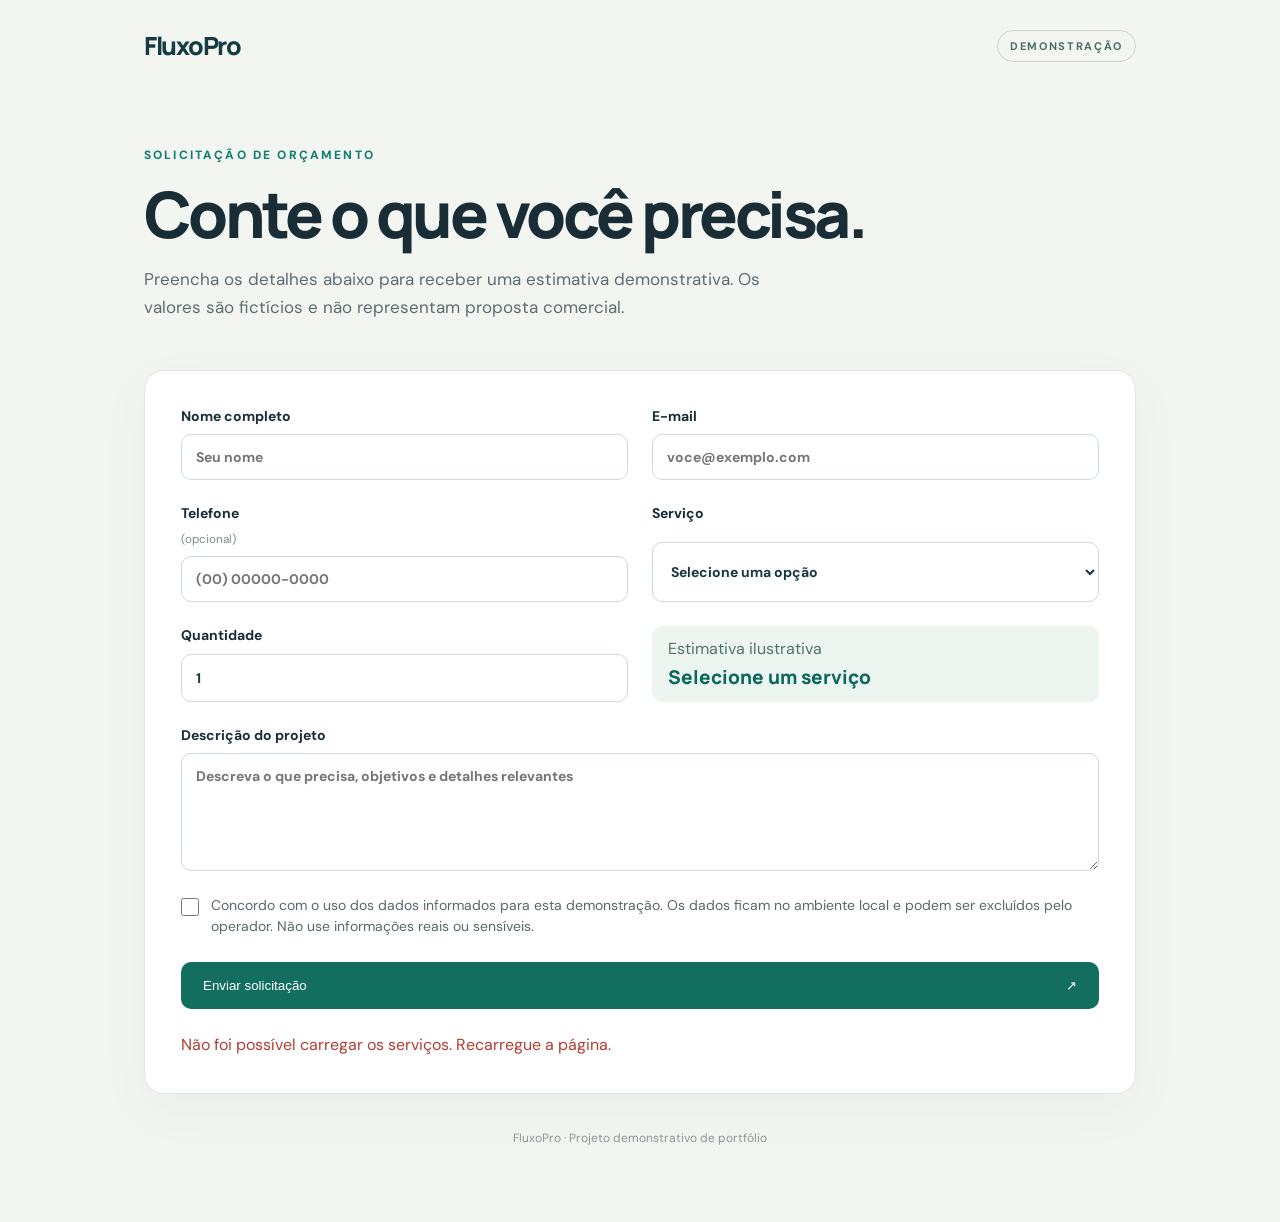
==== src/FluxoPro.Api/wwwroot/index.html @ f4100fb5 "Implementa MVP FluxoPro com API, formulário e automação n8n" ====
<!doctype html>
<html lang="pt-BR">
<head>
  <meta charset="utf-8"><meta name="viewport" content="width=device-width,initial-scale=1">
  <title>FluxoPro | Solicitar orçamento</title>
  <link rel="stylesheet" href="style.css">
</head>
<body>
  <main class="shell">
    <div class="intro"><span class="brand">FluxoPro</span><span class="tag">DEMONSTRAÇÃO</span></div>
    <section class="hero"><p class="eyebrow">SOLICITAÇÃO DE ORÇAMENTO</p><h1>Conte o que você precisa.</h1><p>Preencha os detalhes abaixo para receber uma estimativa demonstrativa. Os valores são fictícios e não representam proposta comercial.</p></section>
    <form id="form" class="card">
      <div class="grid"><label>Nome completo<input name="nome" required minlength="2" maxlength="100" autocomplete="name" placeholder="Seu nome"></label><label>E-mail<input name="email" type="email" required maxlength="254" autocomplete="email" placeholder="voce@exemplo.com"></label></div>
      <div class="grid"><label>Telefone <small>(opcional)</small><input name="telefone" type="tel" maxlength="30" autocomplete="tel" placeholder="(00) 00000-0000"></label><label>Serviço<select name="servico" required><option value="">Selecione uma opção</option></select></label></div>
      <div class="grid"><label>Quantidade<input name="quantidade" type="number" min="1" max="20" value="1" required></label><div class="estimate"><span>Estimativa ilustrativa</span><strong id="estimate">Selecione um serviço</strong></div></div>
      <label>Descrição do projeto<textarea name="descricao" required minlength="10" maxlength="2000" rows="5" placeholder="Descreva o que precisa, objetivos e detalhes relevantes"></textarea></label>
      <label class="check"><input name="consentimento" type="checkbox" required><span>Concordo com o uso dos dados informados para esta demonstração. Os dados ficam no ambiente local e podem ser excluídos pelo operador. Não use informações reais ou sensíveis.</span></label>
      <button type="submit">Enviar solicitação <span aria-hidden="true">↗</span></button>
      <div id="message" role="status" aria-live="polite"></div>
    </form>
    <footer>FluxoPro · Projeto demonstrativo de portfólio</footer>
  </main>
  <script src="app.js"></script>
</body>
</html>
---- src/FluxoPro.Api/wwwroot/style.css ----
@import url('https://fonts.googleapis.com/css2?family=DM+Sans:wght@400;500;600;700&family=Manrope:wght@500;700;800&display=swap');
:root{font-family:'DM Sans',Arial,sans-serif;color:#182d36;background:#f3f5f1}*{box-sizing:border-box}body{margin:0}.shell{max-width:1040px;margin:auto;padding:28px 24px 40px}.intro{display:flex;align-items:center;justify-content:space-between}.brand{font:800 25px Manrope,Arial;color:#133c43;letter-spacing:-1.5px}.tag{font-size:11px;font-weight:700;letter-spacing:.15em;border:1px solid #c8d6d1;border-radius:100px;padding:8px 12px;color:#467067}.hero{max-width:760px;padding:72px 0 32px}.eyebrow{color:#11806f;font-size:12px;font-weight:800;letter-spacing:.18em}.hero h1{font:800 clamp(36px,6vw,64px)/1.1 Manrope,Arial;letter-spacing:-.055em;margin:16px 0}.hero p:last-child{color:#5c6d72;font-size:17px;line-height:1.6;max-width:650px}.card{background:white;border:1px solid #dfe7e2;border-radius:20px;padding:36px;box-shadow:0 16px 50px #254b3c0c;display:grid;gap:24px}.grid{display:grid;grid-template-columns:1fr 1fr;gap:24px}label{display:grid;gap:9px;font-weight:700;font-size:14px}small{font-weight:400;color:#7b8b8b}input,select,textarea{font:inherit;width:100%;border:1px solid #cddbd5;border-radius:10px;padding:13px 14px;color:#183740;background:#fff;outline:none}input:focus,select:focus,textarea:focus{border-color:#0d8c79;box-shadow:0 0 0 3px #0d8c7922}textarea{resize:vertical}.estimate{background:#edf5f0;border-radius:10px;padding:12px 16px;display:grid;align-content:center;gap:5px;color:#50736a}.estimate strong{color:#0d695b;font:800 19px Manrope,Arial}.check{display:flex;align-items:flex-start;gap:12px;color:#566a6b;font-weight:400;line-height:1.55}.check input{width:18px;height:18px;flex:none;margin:3px 0}button{border:0;border-radius:10px;background:#126f60;color:white;padding:16px 22px;font:700 15px inherit;cursor:pointer;display:flex;justify-content:space-between}button:hover{background:#0b574d}button:disabled{opacity:.6;cursor:wait}#message{min-height:1.5em;line-height:1.5}#message.error{color:#b33d31}#message.success{color:#0a745c}footer{text-align:center;color:#8a9896;font-size:12px;padding:36px}@media(max-width:640px){.shell{padding:20px 16px}.hero{padding:46px 0 20px}.card{padding:22px}.grid{grid-template-columns:1fr;gap:24px}}
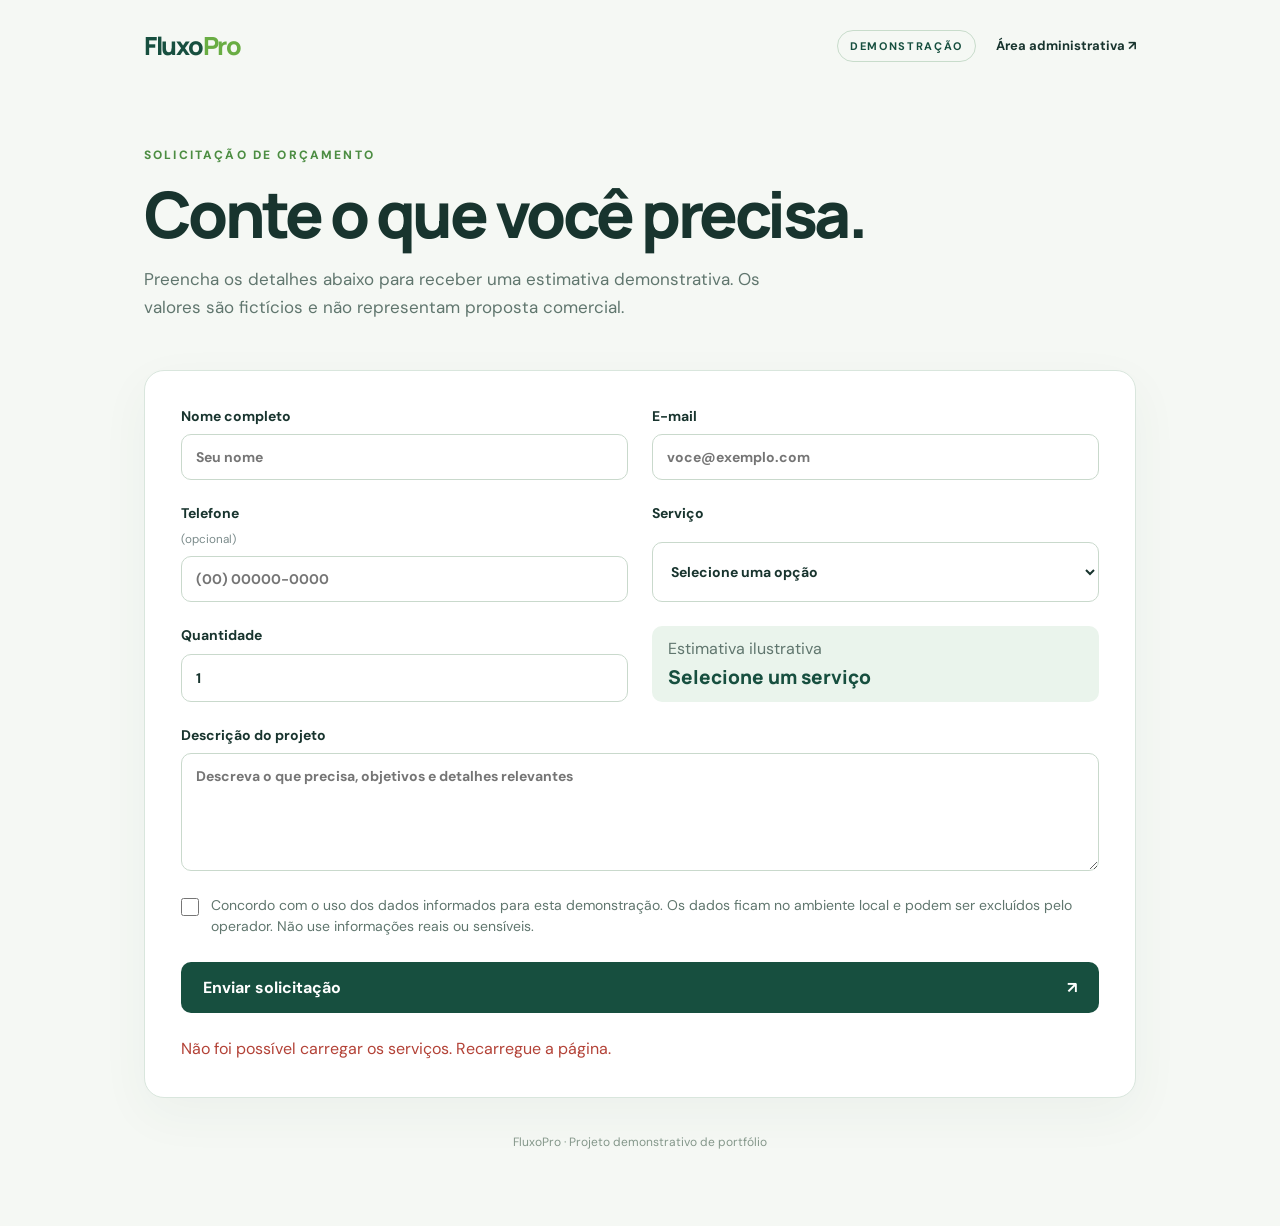
==== commit cadeaccc: "Evolui FluxoPro com painel administrativo e fluxo robusto" ====
--- a/src/FluxoPro.Api/wwwroot/index.html
+++ b/src/FluxoPro.Api/wwwroot/index.html
@@ -7,7 +7,7 @@
 </head>
 <body>
   <main class="shell">
-    <div class="intro"><span class="brand">FluxoPro</span><span class="tag">DEMONSTRAÇÃO</span></div>
+    <div class="intro"><span class="brand">Fluxo<span>Pro</span></span><div class="nav-right"><span class="tag">DEMONSTRAÇÃO</span><a class="admin-link" href="/admin">Área administrativa ↗</a></div></div>
     <section class="hero"><p class="eyebrow">SOLICITAÇÃO DE ORÇAMENTO</p><h1>Conte o que você precisa.</h1><p>Preencha os detalhes abaixo para receber uma estimativa demonstrativa. Os valores são fictícios e não representam proposta comercial.</p></section>
     <form id="form" class="card">
       <div class="grid"><label>Nome completo<input name="nome" required minlength="2" maxlength="100" autocomplete="name" placeholder="Seu nome"></label><label>E-mail<input name="email" type="email" required maxlength="254" autocomplete="email" placeholder="voce@exemplo.com"></label></div>
--- a/src/FluxoPro.Api/wwwroot/style.css
+++ b/src/FluxoPro.Api/wwwroot/style.css
@@ -1,2 +1,8 @@
-@import url('https://fonts.googleapis.com/css2?family=DM+Sans:wght@400;500;600;700&family=Manrope:wght@500;700;800&display=swap');
-:root{font-family:'DM Sans',Arial,sans-serif;color:#182d36;background:#f3f5f1}*{box-sizing:border-box}body{margin:0}.shell{max-width:1040px;margin:auto;padding:28px 24px 40px}.intro{display:flex;align-items:center;justify-content:space-between}.brand{font:800 25px Manrope,Arial;color:#133c43;letter-spacing:-1.5px}.tag{font-size:11px;font-weight:700;letter-spacing:.15em;border:1px solid #c8d6d1;border-radius:100px;padding:8px 12px;color:#467067}.hero{max-width:760px;padding:72px 0 32px}.eyebrow{color:#11806f;font-size:12px;font-weight:800;letter-spacing:.18em}.hero h1{font:800 clamp(36px,6vw,64px)/1.1 Manrope,Arial;letter-spacing:-.055em;margin:16px 0}.hero p:last-child{color:#5c6d72;font-size:17px;line-height:1.6;max-width:650px}.card{background:white;border:1px solid #dfe7e2;border-radius:20px;padding:36px;box-shadow:0 16px 50px #254b3c0c;display:grid;gap:24px}.grid{display:grid;grid-template-columns:1fr 1fr;gap:24px}label{display:grid;gap:9px;font-weight:700;font-size:14px}small{font-weight:400;color:#7b8b8b}input,select,textarea{font:inherit;width:100%;border:1px solid #cddbd5;border-radius:10px;padding:13px 14px;color:#183740;background:#fff;outline:none}input:focus,select:focus,textarea:focus{border-color:#0d8c79;box-shadow:0 0 0 3px #0d8c7922}textarea{resize:vertical}.estimate{background:#edf5f0;border-radius:10px;padding:12px 16px;display:grid;align-content:center;gap:5px;color:#50736a}.estimate strong{color:#0d695b;font:800 19px Manrope,Arial}.check{display:flex;align-items:flex-start;gap:12px;color:#566a6b;font-weight:400;line-height:1.55}.check input{width:18px;height:18px;flex:none;margin:3px 0}button{border:0;border-radius:10px;background:#126f60;color:white;padding:16px 22px;font:700 15px inherit;cursor:pointer;display:flex;justify-content:space-between}button:hover{background:#0b574d}button:disabled{opacity:.6;cursor:wait}#message{min-height:1.5em;line-height:1.5}#message.error{color:#b33d31}#message.success{color:#0a745c}footer{text-align:center;color:#8a9896;font-size:12px;padding:36px}@media(max-width:640px){.shell{padding:20px 16px}.hero{padding:46px 0 20px}.card{padding:22px}.grid{grid-template-columns:1fr;gap:24px}}
+@import url('https://fonts.googleapis.com/css2?family=DM+Sans:wght@400;500;600;700&family=Manrope:wght@500;600;700;800&display=swap');
+
+:root{--ink:#18342e;--muted:#60766e;--forest:#174f3f;--forest-dark:#103d32;--lime:#b8e88c;--mint:#eaf4ec;--line:#d9e6dd;--surface:#fff;--page:#f5f8f4;--danger:#b34237;font-family:'DM Sans',Arial,sans-serif;color:var(--ink);background:var(--page)}
+*{box-sizing:border-box}body{margin:0}button,input,select,textarea{font:inherit}button{cursor:pointer}a{color:inherit}
+.shell{max-width:1040px;margin:auto;padding:28px 24px 40px}.intro{display:flex;align-items:center;justify-content:space-between;gap:20px}.brand{font:800 25px Manrope,Arial;color:var(--forest);letter-spacing:-1.5px}.brand span{color:#69ad43}.nav-right{display:flex;align-items:center;gap:20px}.tag{font-size:11px;font-weight:700;letter-spacing:.15em;border:1px solid #c8dccb;border-radius:100px;padding:8px 12px;color:var(--forest)}.admin-link{font-size:13px;font-weight:700;text-decoration:none}.admin-link:hover{text-decoration:underline}.hero{max-width:760px;padding:72px 0 32px}.eyebrow{color:#4c8d42;font-size:12px;font-weight:800;letter-spacing:.18em}.hero h1{font:800 clamp(36px,6vw,64px)/1.1 Manrope,Arial;letter-spacing:-.055em;margin:16px 0}.hero p:last-child{color:var(--muted);font-size:17px;line-height:1.6;max-width:650px}.card{background:var(--surface);border:1px solid var(--line);border-radius:20px;padding:36px;box-shadow:0 16px 50px #254b3c0c;display:grid;gap:24px}.grid{display:grid;grid-template-columns:1fr 1fr;gap:24px}label{display:grid;gap:9px;font-weight:700;font-size:14px}small{font-weight:400;color:#7b8b8b}input,select,textarea{width:100%;border:1px solid #c9d9cc;border-radius:10px;padding:13px 14px;color:var(--ink);background:#fff;outline:none}input:focus,select:focus,textarea:focus{border-color:#438f69;box-shadow:0 0 0 3px #8dbd8a33}textarea{resize:vertical}.estimate{background:var(--mint);border-radius:10px;padding:12px 16px;display:grid;align-content:center;gap:5px;color:var(--muted)}.estimate strong{color:var(--forest);font:800 19px Manrope,Arial}.check{display:flex;align-items:flex-start;gap:12px;color:var(--muted);font-weight:400;line-height:1.55}.check input{width:18px;height:18px;flex:none;margin:3px 0}.card button,.primary-button{border:0;border-radius:10px;background:var(--forest);color:white;padding:15px 22px;font-weight:700;display:flex;justify-content:space-between;align-items:center}.card button:hover,.primary-button:hover{background:var(--forest-dark)}button:disabled{opacity:.6;cursor:wait}#message{min-height:1.5em;line-height:1.5}#message.error,.error{color:var(--danger)}#message.success,.success{color:#14734c}footer{text-align:center;color:#84978a;font-size:12px;padding:36px}
+
+.admin-page{background:var(--page)}.login-screen{min-height:100vh;display:grid;place-items:center;padding:20px}.login-card{max-width:420px;width:100%;padding:36px;gap:20px}.login-card h1{font:800 29px Manrope,Arial;margin:0}.login-card p{margin:0;color:var(--muted);line-height:1.5}.login-card button{width:100%}.admin-layout{min-height:100vh;display:grid;grid-template-columns:230px minmax(0,1fr)}.sidebar{background:var(--forest-dark);color:#e7f2e9;padding:28px 18px;display:flex;flex-direction:column;gap:28px}.sidebar .brand{color:#fff;padding:0 12px}.sidebar nav{display:grid;gap:7px}.sidebar nav button,.sidebar-bottom button{border:0;background:transparent;color:#c9ded2;text-align:left;padding:12px 14px;border-radius:10px;font-weight:700}.sidebar nav button:hover,.sidebar nav button.active{background:#ffffff1c;color:#fff}.sidebar-bottom{margin-top:auto;display:grid;gap:10px}.sidebar-bottom a{padding:12px 14px;text-decoration:none;color:#c9ded2;font-size:13px}.admin-main{padding:36px clamp(24px,4vw,58px);max-width:1500px;width:100%;margin:auto}.admin-header{display:flex;justify-content:space-between;align-items:flex-start;gap:20px;margin-bottom:30px}.admin-header h1{font:800 31px Manrope,Arial;letter-spacing:-.04em;margin:4px 0}.admin-header p{margin:0;color:var(--muted)}.admin-header .badge{background:var(--mint);color:var(--forest);border-radius:100px;padding:8px 13px;font-weight:700;font-size:12px}.stats{display:grid;grid-template-columns:repeat(4,1fr);gap:16px;margin-bottom:24px}.stat{background:#fff;border:1px solid var(--line);border-radius:15px;padding:22px;box-shadow:0 8px 20px #24472e08}.stat .label{font-size:13px;color:var(--muted)}.stat strong{display:block;font:800 32px Manrope,Arial;margin-top:10px}.stat.accent{background:var(--forest);color:#fff;border-color:var(--forest)}.stat.accent .label{color:#d3ebd8}.panel{background:#fff;border:1px solid var(--line);border-radius:16px;padding:24px;margin-bottom:20px;box-shadow:0 8px 20px #24472e08}.panel h2{font:800 19px Manrope,Arial;margin:0 0 18px}.panel-head{display:flex;justify-content:space-between;align-items:center;gap:16px}.panel-head a,.text-button{border:0;background:transparent;color:var(--forest);font-weight:700;text-decoration:none}.filters{display:grid;grid-template-columns:minmax(200px,1fr) 200px auto;gap:12px;align-items:end;margin-bottom:18px}.filters label{font-size:12px}.secondary-button{border:1px solid #b5cdb9;border-radius:9px;padding:12px 16px;background:#fff;color:var(--forest);font-weight:700}.secondary-button:hover{background:var(--mint)}.table-wrap{overflow:auto}table{border-collapse:collapse;width:100%;font-size:13px}th{text-align:left;color:var(--muted);font-weight:700;padding:13px 10px;border-bottom:1px solid var(--line)}td{padding:15px 10px;border-bottom:1px solid #edf2ed}tr:last-child td{border-bottom:0}td button{border:0;background:transparent;color:var(--forest);font-weight:700;padding:0}.status{display:inline-block;border-radius:100px;padding:5px 9px;background:#e9f1ed;color:#3d6654;font-weight:700;font-size:11px;white-space:nowrap}.status.done{background:#e2f3e6;color:#197044}.status.failed{background:#fbe9e7;color:#a64238}.status.processing{background:#e9effa;color:#386c9e}.pager{display:flex;justify-content:flex-end;align-items:center;gap:12px;margin-top:18px;color:var(--muted);font-size:12px}.pager button{border:1px solid var(--line);background:#fff;border-radius:8px;padding:8px 12px}.detail-grid{display:grid;grid-template-columns:1fr 1fr;gap:14px}.detail-grid div{display:grid;gap:4px}.detail-grid span{color:var(--muted);font-size:12px}.detail-grid strong{font-size:14px;overflow-wrap:anywhere}.history{list-style:none;padding:0;margin:10px 0 0}.history li{border-left:2px solid #b6d0ba;padding:0 0 18px 16px;font-size:13px}.history small{color:var(--muted);display:block;margin-top:4px}.settings-row{display:grid;grid-template-columns:minmax(180px,1fr) 160px 75px auto;gap:14px;align-items:end;padding:16px 0;border-top:1px solid var(--line)}.settings-row:first-of-type{border-top:0}.settings-row label{font-size:12px}.settings-row .check{justify-content:center;align-items:center}.settings-row .check input{margin:0}.template-card{display:grid;gap:12px;padding:18px 0;border-top:1px solid var(--line)}.template-card:first-of-type{border-top:0}.template-card textarea{min-height:105px}.notice{color:var(--muted);font-size:13px;line-height:1.5}.section[hidden],.admin-layout[hidden],.login-screen[hidden]{display:none!important}.inline-message{font-size:13px;min-height:1.5em;margin-top:12px}
+@media(max-width:900px){.stats{grid-template-columns:repeat(2,1fr)}.admin-layout{grid-template-columns:1fr}.sidebar{padding:16px;gap:12px}.sidebar nav{display:flex;overflow:auto}.sidebar-bottom{display:none}.admin-main{padding:24px 16px}}@media(max-width:640px){.shell{padding:20px 16px}.hero{padding:46px 0 20px}.card{padding:22px}.grid,.detail-grid,.filters,.settings-row{grid-template-columns:1fr}.nav-right .tag{display:none}.stats{gap:10px}.stat{padding:16px}.stat strong{font-size:25px}.admin-header{display:block}.admin-header .badge{display:inline-block;margin-top:12px}}
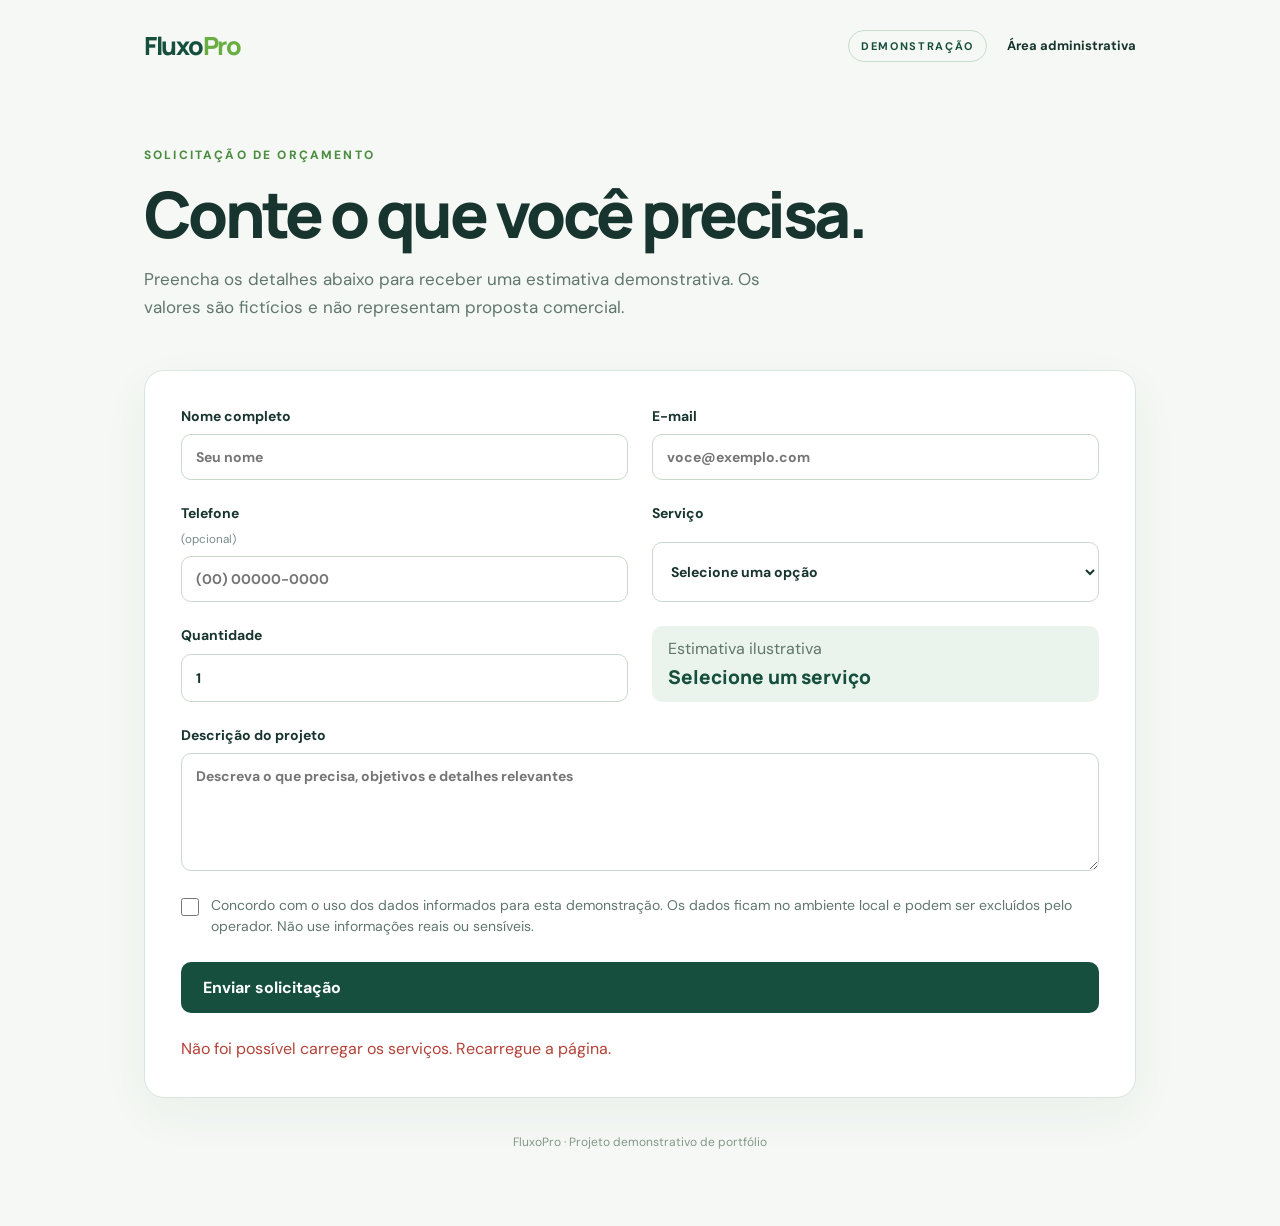
==== commit fa4591f6: "Reformula identidade visual do painel" ====
--- a/src/FluxoPro.Api/wwwroot/index.html
+++ b/src/FluxoPro.Api/wwwroot/index.html
@@ -7,7 +7,7 @@
 </head>
 <body>
   <main class="shell">
-    <div class="intro"><span class="brand">Fluxo<span>Pro</span></span><div class="nav-right"><span class="tag">DEMONSTRAÇÃO</span><a class="admin-link" href="/admin">Área administrativa ↗</a></div></div>
+    <div class="intro"><span class="brand">Fluxo<span>Pro</span></span><div class="nav-right"><span class="tag">DEMONSTRAÇÃO</span><a class="admin-link" href="/admin">Área administrativa</a></div></div>
     <section class="hero"><p class="eyebrow">SOLICITAÇÃO DE ORÇAMENTO</p><h1>Conte o que você precisa.</h1><p>Preencha os detalhes abaixo para receber uma estimativa demonstrativa. Os valores são fictícios e não representam proposta comercial.</p></section>
     <form id="form" class="card">
       <div class="grid"><label>Nome completo<input name="nome" required minlength="2" maxlength="100" autocomplete="name" placeholder="Seu nome"></label><label>E-mail<input name="email" type="email" required maxlength="254" autocomplete="email" placeholder="voce@exemplo.com"></label></div>
@@ -15,7 +15,7 @@
       <div class="grid"><label>Quantidade<input name="quantidade" type="number" min="1" max="20" value="1" required></label><div class="estimate"><span>Estimativa ilustrativa</span><strong id="estimate">Selecione um serviço</strong></div></div>
       <label>Descrição do projeto<textarea name="descricao" required minlength="10" maxlength="2000" rows="5" placeholder="Descreva o que precisa, objetivos e detalhes relevantes"></textarea></label>
       <label class="check"><input name="consentimento" type="checkbox" required><span>Concordo com o uso dos dados informados para esta demonstração. Os dados ficam no ambiente local e podem ser excluídos pelo operador. Não use informações reais ou sensíveis.</span></label>
-      <button type="submit">Enviar solicitação <span aria-hidden="true">↗</span></button>
+      <button type="submit">Enviar solicitação</button>
       <div id="message" role="status" aria-live="polite"></div>
     </form>
     <footer>FluxoPro · Projeto demonstrativo de portfólio</footer>
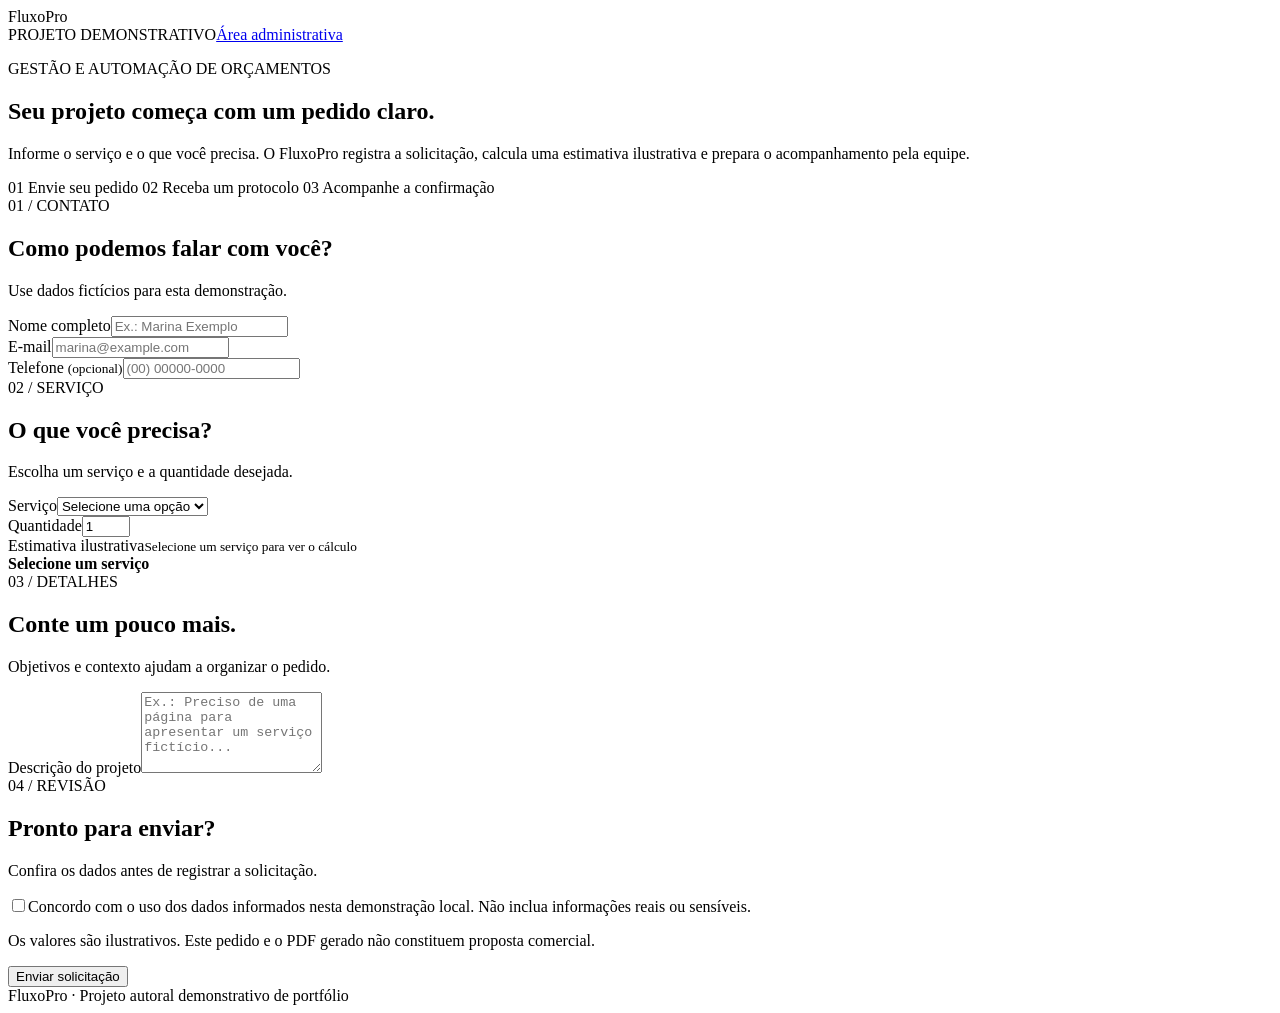
==== commit 4ad3bfed: "Apresenta FluxoPro com painel, emails HTML e documentação" ====
--- a/src/FluxoPro.Api/wwwroot/index.html
+++ b/src/FluxoPro.Api/wwwroot/index.html
@@ -1,25 +1,79 @@
 <!doctype html>
 <html lang="pt-BR">
 <head>
-  <meta charset="utf-8"><meta name="viewport" content="width=device-width,initial-scale=1">
-  <title>FluxoPro | Solicitar orçamento</title>
-  <link rel="stylesheet" href="style.css">
+  <meta charset="utf-8">
+  <meta name="viewport" content="width=device-width,initial-scale=1">
+  <title>Solicitar orçamento | FluxoPro</title>
+  <link rel="stylesheet" href="/style.css">
+  <link rel="stylesheet" href="/form.css">
 </head>
-<body>
+<body class="public-page">
   <main class="shell">
-    <div class="intro"><span class="brand">Fluxo<span>Pro</span></span><div class="nav-right"><span class="tag">DEMONSTRAÇÃO</span><a class="admin-link" href="/admin">Área administrativa</a></div></div>
-    <section class="hero"><p class="eyebrow">SOLICITAÇÃO DE ORÇAMENTO</p><h1>Conte o que você precisa.</h1><p>Preencha os detalhes abaixo para receber uma estimativa demonstrativa. Os valores são fictícios e não representam proposta comercial.</p></section>
-    <form id="form" class="card">
-      <div class="grid"><label>Nome completo<input name="nome" required minlength="2" maxlength="100" autocomplete="name" placeholder="Seu nome"></label><label>E-mail<input name="email" type="email" required maxlength="254" autocomplete="email" placeholder="voce@exemplo.com"></label></div>
-      <div class="grid"><label>Telefone <small>(opcional)</small><input name="telefone" type="tel" maxlength="30" autocomplete="tel" placeholder="(00) 00000-0000"></label><label>Serviço<select name="servico" required><option value="">Selecione uma opção</option></select></label></div>
-      <div class="grid"><label>Quantidade<input name="quantidade" type="number" min="1" max="20" value="1" required></label><div class="estimate"><span>Estimativa ilustrativa</span><strong id="estimate">Selecione um serviço</strong></div></div>
-      <label>Descrição do projeto<textarea name="descricao" required minlength="10" maxlength="2000" rows="5" placeholder="Descreva o que precisa, objetivos e detalhes relevantes"></textarea></label>
-      <label class="check"><input name="consentimento" type="checkbox" required><span>Concordo com o uso dos dados informados para esta demonstração. Os dados ficam no ambiente local e podem ser excluídos pelo operador. Não use informações reais ou sensíveis.</span></label>
-      <button type="submit">Enviar solicitação</button>
-      <div id="message" role="status" aria-live="polite"></div>
+    <header class="intro">
+      <span class="brand">Fluxo<span>Pro</span></span>
+      <div class="nav-right"><span class="tag">PROJETO DEMONSTRATIVO</span><a class="admin-link" href="/admin">Área administrativa</a></div>
+    </header>
+
+    <section class="hero" aria-labelledby="page-title">
+      <p class="eyebrow">GESTÃO E AUTOMAÇÃO DE ORÇAMENTOS</p>
+      <h1 id="page-title">Seu projeto começa com um pedido claro.</h1>
+      <p>Informe o serviço e o que você precisa. O FluxoPro registra a solicitação, calcula uma estimativa ilustrativa e prepara o acompanhamento pela equipe.</p>
+      <div class="hero-note"><span>01</span> Envie seu pedido <span>02</span> Receba um protocolo <span>03</span> Acompanhe a confirmação</div>
+    </section>
+
+    <form id="form" class="card quote-form" novalidate>
+      <section class="form-section" aria-labelledby="contact-title">
+        <div class="form-section-head"><span>01 / CONTATO</span><div><h2 id="contact-title">Como podemos falar com você?</h2><p>Use dados fictícios para esta demonstração.</p></div></div>
+        <div class="form-section-body">
+        <div class="grid">
+          <div class="field"><label for="nome">Nome completo</label><input id="nome" name="nome" required minlength="2" maxlength="100" autocomplete="name" placeholder="Ex.: Marina Exemplo" aria-describedby="error-nome"><span id="error-nome" class="field-error" role="alert"></span></div>
+          <div class="field"><label for="email">E-mail</label><input id="email" name="email" type="email" required maxlength="254" autocomplete="email" placeholder="marina@example.com" aria-describedby="error-email"><span id="error-email" class="field-error" role="alert"></span></div>
+        </div>
+        <div class="field"><label for="telefone">Telefone <small>(opcional)</small></label><input id="telefone" name="telefone" type="tel" maxlength="30" autocomplete="tel" placeholder="(00) 00000-0000" aria-describedby="error-telefone"><span id="error-telefone" class="field-error" role="alert"></span></div>
+        </div>
+      </section>
+
+      <section class="form-section" aria-labelledby="service-title">
+        <div class="form-section-head"><span>02 / SERVIÇO</span><div><h2 id="service-title">O que você precisa?</h2><p>Escolha um serviço e a quantidade desejada.</p></div></div>
+        <div class="form-section-body">
+        <div class="grid">
+          <div class="field"><label for="servico">Serviço</label><select id="servico" name="servico" required aria-describedby="error-servico"><option value="">Selecione uma opção</option></select><span id="error-servico" class="field-error" role="alert"></span></div>
+          <div class="field"><label for="quantidade">Quantidade</label><input id="quantidade" name="quantidade" type="number" min="1" max="20" value="1" required aria-describedby="error-quantidade"><span id="error-quantidade" class="field-error" role="alert"></span></div>
+        </div>
+        <div class="estimate" aria-live="polite"><div><span>Estimativa ilustrativa</span><small id="estimate-basis">Selecione um serviço para ver o cálculo</small></div><strong id="estimate">Selecione um serviço</strong></div>
+        </div>
+      </section>
+
+      <section class="form-section" aria-labelledby="details-title">
+        <div class="form-section-head"><span>03 / DETALHES</span><div><h2 id="details-title">Conte um pouco mais.</h2><p>Objetivos e contexto ajudam a organizar o pedido.</p></div></div>
+        <div class="form-section-body">
+        <div class="field"><label for="descricao">Descrição do projeto</label><textarea id="descricao" name="descricao" required minlength="10" maxlength="2000" rows="5" placeholder="Ex.: Preciso de uma página para apresentar um serviço fictício..." aria-describedby="error-descricao"></textarea><span id="error-descricao" class="field-error" role="alert"></span></div>
+        </div>
+      </section>
+
+      <section class="form-section review-section" aria-labelledby="review-title">
+        <div class="form-section-head"><span>04 / REVISÃO</span><div><h2 id="review-title">Pronto para enviar?</h2><p>Confira os dados antes de registrar a solicitação.</p></div></div>
+        <div class="form-section-body">
+        <label class="check" for="consentimento"><input id="consentimento" name="consentimento" type="checkbox" required aria-describedby="error-consentimento"><span>Concordo com o uso dos dados informados nesta demonstração local. Não inclua informações reais ou sensíveis.</span></label>
+        <span id="error-consentimento" class="field-error" role="alert"></span>
+        <p class="form-disclaimer">Os valores são ilustrativos. Este pedido e o PDF gerado não constituem proposta comercial.</p>
+        <button id="submit-button" type="submit">Enviar solicitação</button>
+        <div id="message" role="status" aria-live="polite"></div>
+        </div>
+      </section>
     </form>
-    <footer>FluxoPro · Projeto demonstrativo de portfólio</footer>
+
+    <section id="success" class="success-panel" tabindex="-1" hidden aria-labelledby="success-title">
+      <span class="success-kicker">PEDIDO REGISTRADO</span>
+      <h2 id="success-title">Sua solicitação está a caminho.</h2>
+      <p>Guarde o protocolo abaixo. A equipe poderá acompanhar o processamento no painel administrativo.</p>
+      <div class="protocol-box"><span>Protocolo</span><strong id="protocol"></strong></div>
+      <p id="success-status" class="success-status"></p>
+      <button id="new-request" type="button">Fazer nova solicitação</button>
+    </section>
+
+    <footer>FluxoPro · Projeto autoral demonstrativo de portfólio</footer>
   </main>
-  <script src="app.js"></script>
+  <script src="/app.js"></script>
 </body>
 </html>
